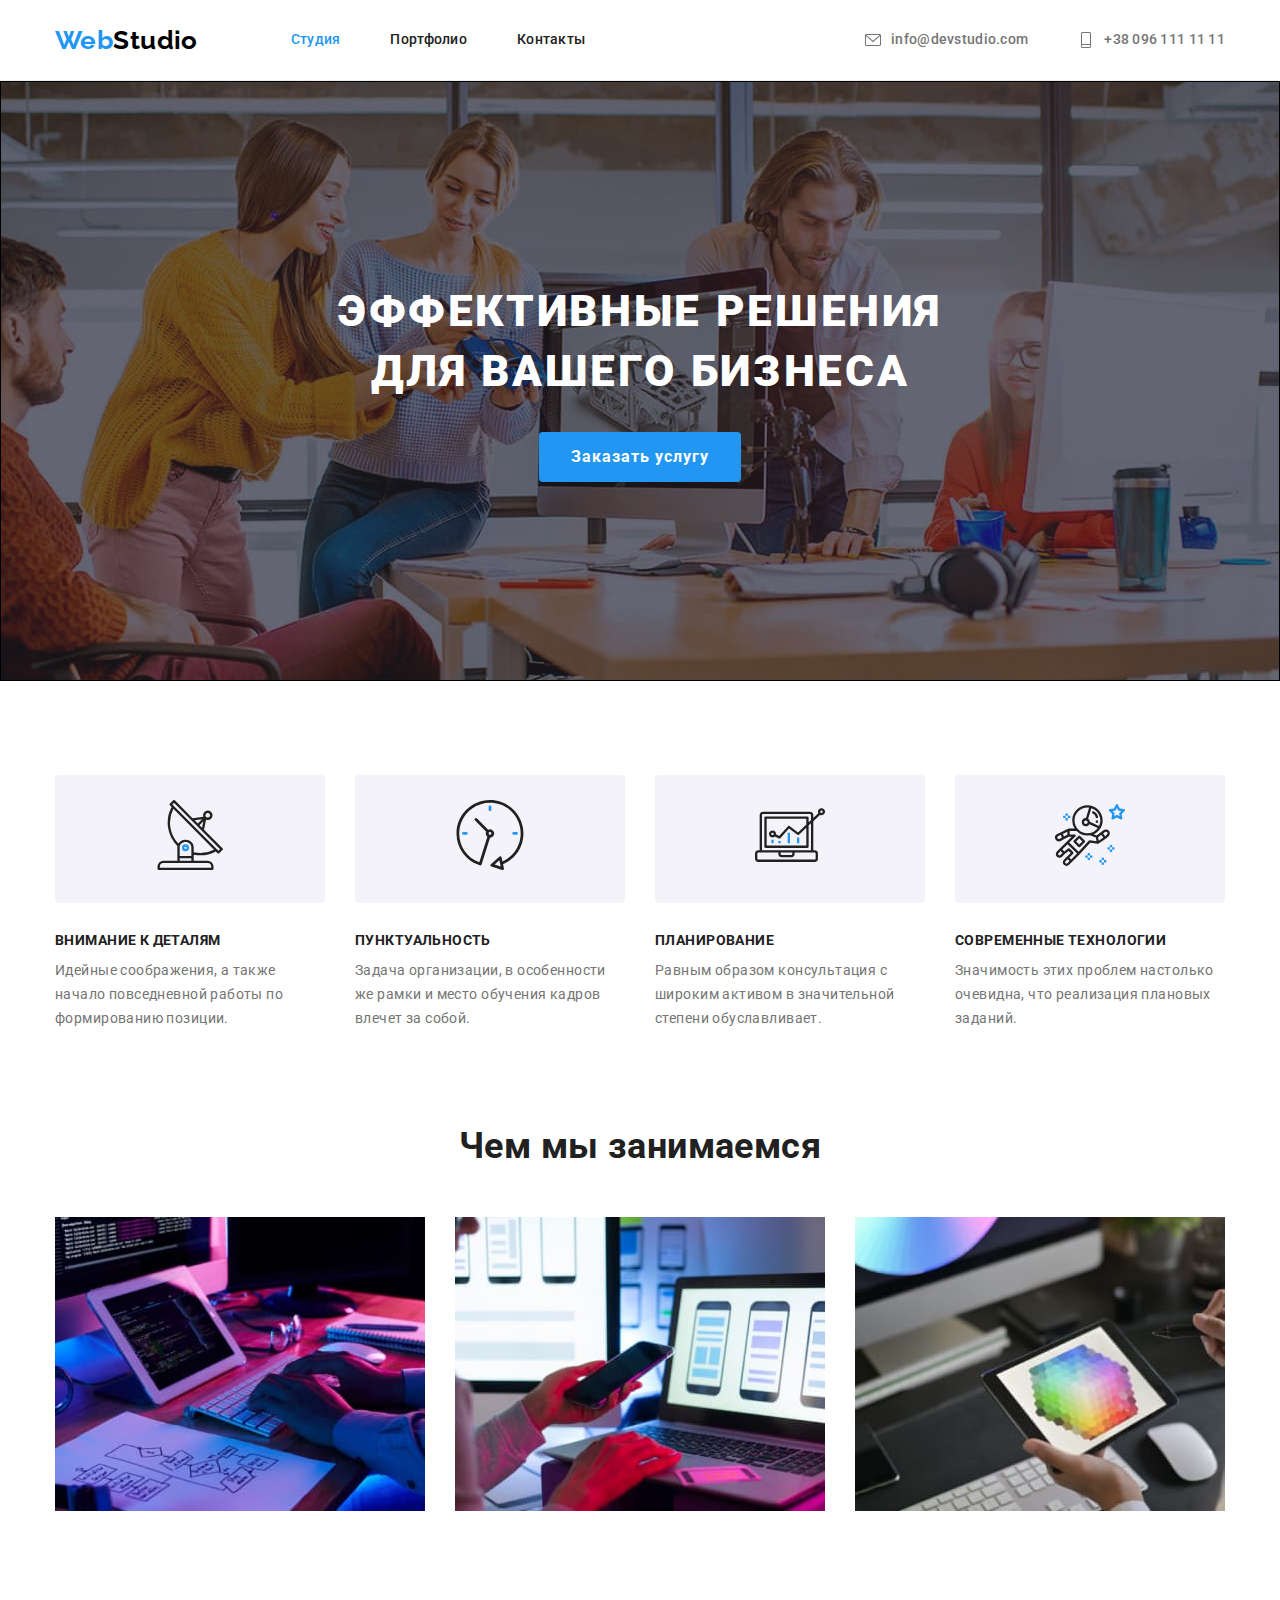
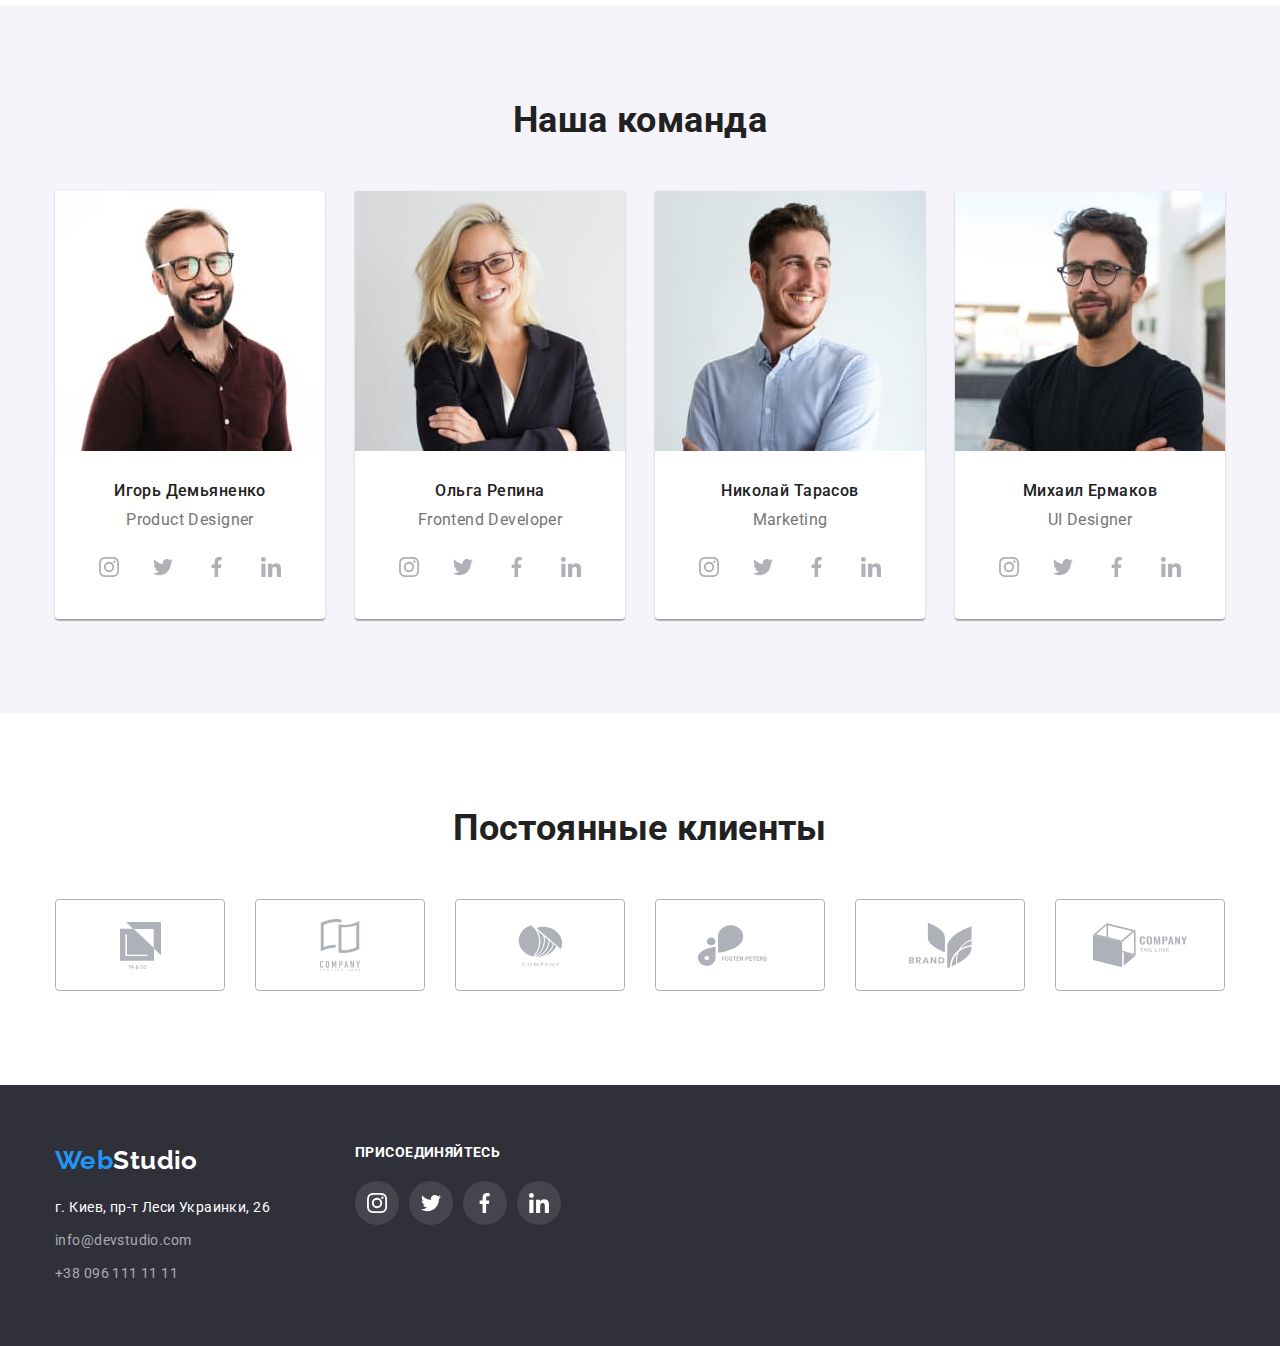
==== index.html @ 23723b18 "Добавляет ДЗ_5" ====
<!DOCTYPE html>
<html lang="ru">
  <head>
    <meta charset="UTF-8" />
    <meta http-equiv="X-UA-Compatible" content="IE=edge" />
    <meta name="viewport" content="width=device-width, initial-scale=1.0" />
    <title>WebStudio</title>
    <link rel="preconnect" href="https://fonts.gstatic.com" />
    <link
      href="https://fonts.googleapis.com/css2?family=Raleway:wght@700&family=Roboto:wght@400;500;700;900&display=swap"
      rel="stylesheet"
    />
    <link
      rel="stylesheet"
      href="https://cdnjs.cloudflare.com/ajax/libs/modern-normalize/1.0.0/modern-normalize.min.css"
    />
    <link rel="stylesheet" href="./css/styles.css" />
  </head>
  <body class="page">
    <header class="line">
      <div class="container flex-cont">
        <nav class="flex-nav">
          <a class="logo list" href="./index.html"
            ><span class="logo-web">Web</span>Studio</a
          >
          <ul class="list flex-nav-item">
            <li class="item">
              <a class="site-nav list activ-menu" href="./index.html">Студия</a>
            </li>
            <li class="item">
              <a class="site-nav list" href="./portfolio.html">Портфолио</a>
            </li>
            <li class="item">
              <a class="site-nav list" href="">Контакты</a>
            </li>
          </ul>
        </nav>
        <ul class="list flex-connect">
          <li class="item">
            <a
              class="site-nav list conect-nav"
              href="mailto:info@devstudio.com"
            >
              <svg class="icon" width="16" height="16">
                <use href="./images/icons.svg#mail"></use>
              </svg>
              info@devstudio.com
            </a>
          </li>
          <li class="item">
            <a class="site-nav list conect-nav" href="tel:+380961111111">
              <svg class="icon" width="16" height="16">
                <use href="./images/icons.svg#tel"></use>
              </svg>
              +38 096 111 11 11
            </a>
          </li>
        </ul>
      </div>
    </header>
    <main>
      <!-- Баннер -->
      <section class="hero">
        <h1 class="banner">
          Эффективные решения <br />
          для вашего бизнеса
        </h1>
        <button class="main-btn activ-btn" type="button">
          Заказать услугу
        </button>
      </section>
      <!-- Особенности -->
      <section class="section">
        <div class="container">
          <h2 class="visually-hidden">Особенности</h2>
          <ul class="list features-flex">
            <li class="item">
              <div class="icon-features">
                <svg width="70" height="70">
                  <use href="./images/icons.svg#group"></use>
                </svg>
              </div>
              <h3 class="features-title">Внимание к деталям</h3>
              <p>
                Идейные соображения, а также начало повседневной работы по
                формированию позиции.
              </p>
            </li>
            <li class="item">
              <div class="icon-features">
                <svg width="70" height="70">
                  <use href="./images/icons.svg#clock"></use>
                </svg>
              </div>
              <h3 class="features-title">Пунктуальность</h3>
              <p>
                Задача организации, в особенности же рамки и место обучения
                кадров влечет за собой.
              </p>
            </li>
            <li class="item">
              <div class="icon-features">
                <svg width="70" height="70">
                  <use href="./images/icons.svg#diagram"></use>
                </svg>
              </div>
              <h3 class="features-title">Планирование</h3>
              <p>
                Равным образом консультация с широким активом в значительной
                степени обуславливает.
              </p>
            </li>
            <li class="item">
              <div class="icon-features">
                <svg width="70" height="70">
                  <use href="./images/icons.svg#astronaut"></use>
                </svg>
              </div>
              <h3 class="features-title">Современные технологии</h3>
              <p>
                Значимость этих проблем настолько очевидна, что реализация
                плановых заданий.
              </p>
            </li>
          </ul>
        </div>
      </section>
      <!-- Чем мы занимаемся -->
      <section class="work">
        <div class="container">
          <h2 class="sect">Чем мы занимаемся</h2>
          <ul class="list sect-img">
            <li>
              <a href="">
                <img
                  src="./images/box1.jpg"
                  alt="програмируем на компьютере"
                  width="370"
                />
              </a>
            </li>
            <li>
              <a href="">
                <img
                  src="./images/box2.jpg"
                  alt="програмируем на телефоне"
                  width="370"
                />
              </a>
            </li>
            <li>
              <a href="">
                <img
                  src="./images/box3.jpg"
                  alt="програмируем на планшете"
                  width="370"
                />
              </a>
            </li>
          </ul>
        </div>
      </section>
      <!-- Наша команда -->
      <section class="command">
        <div class="container">
          <h2 class="sect">Наша команда</h2>
          <ul class="list sect-img">
            <li class="sect-list">
              <img
                class="item"
                src="./images/team-card1.jpg"
                alt="Игорь Демьяненко"
                width="270"
              />
              <div class="team-title">
                <h3 class="team">Игорь Демьяненко</h3>
                <p class="team-prof" lang="en">Product Designer</p>
                <ul class="list icon-flex">
                  <li>
                    <a class="icon-team" href="">
                      <svg class="icon-soc" width="20" height="20">
                        <use href="./images/icons.svg#instagram"></use>
                      </svg>
                    </a>
                  </li>
                  <li>
                    <a class="icon-team" href="">
                      <svg class="icon-soc" width="20" height="20">
                        <use href="./images/icons.svg#twiter"></use>
                      </svg>
                    </a>
                  </li>
                  <li>
                    <a class="icon-team" href="">
                      <svg class="icon-soc" width="20" height="20">
                        <use href="./images/icons.svg#facebook"></use>
                      </svg>
                    </a>
                  </li>
                  <li>
                    <a class="icon-team" href="">
                      <svg class="icon-soc" width="20" height="20">
                        <use href="./images/icons.svg#linkedin"></use>
                      </svg>
                    </a>
                  </li>
                </ul>
              </div>
            </li>
            <li class="sect-list">
              <img
                class="item"
                src="./images/team-card2.jpg"
                alt="Ольга Репина"
                width="270"
              />
              <div class="team-title">
                <h3 class="team">Ольга Репина</h3>
                <p class="team-prof" lang="en">Frontend Developer</p>
                <ul class="list icon-flex">
                  <li>
                    <a class="icon-team" href="">
                      <svg class="icon-soc" width="20" height="20">
                        <use href="./images/icons.svg#instagram"></use>
                      </svg>
                    </a>
                  </li>
                  <li>
                    <a class="icon-team" href="">
                      <svg class="icon-soc" width="20" height="20">
                        <use href="./images/icons.svg#twiter"></use>
                      </svg>
                    </a>
                  </li>
                  <li>
                    <a class="icon-team" href="">
                      <svg class="icon-soc" width="20" height="20">
                        <use href="./images/icons.svg#facebook"></use>
                      </svg>
                    </a>
                  </li>
                  <li>
                    <a class="icon-team" href="">
                      <svg class="icon-soc" width="20" height="20">
                        <use href="./images/icons.svg#linkedin"></use>
                      </svg>
                    </a>
                  </li>
                </ul>
              </div>
            </li>
            <li class="sect-list">
              <img
                class="item"
                src="./images/team-card3.jpg"
                alt="Николай Тарасов"
                width="270"
              />
              <div class="team-title">
                <h3 class="team">Николай Тарасов</h3>
                <p class="team-prof" lang="en">Marketing</p>
                <ul class="list icon-flex">
                  <li>
                    <a class="icon-team" href="">
                      <svg class="icon-soc" width="20" height="20">
                        <use href="./images/icons.svg#instagram"></use>
                      </svg>
                    </a>
                  </li>
                  <li>
                    <a class="icon-team" href="">
                      <svg class="icon-soc" width="20" height="20">
                        <use href="./images/icons.svg#twiter"></use>
                      </svg>
                    </a>
                  </li>
                  <li>
                    <a class="icon-team" href="">
                      <svg class="icon-soc" width="20" height="20">
                        <use href="./images/icons.svg#facebook"></use>
                      </svg>
                    </a>
                  </li>
                  <li>
                    <a class="icon-team" href="">
                      <svg class="icon-soc" width="20" height="20">
                        <use href="./images/icons.svg#linkedin"></use>
                      </svg>
                    </a>
                  </li>
                </ul>
              </div>
            </li>
            <li class="sect-list">
              <img
                class="item"
                src="./images/team-card4.jpg"
                alt="Михаил Ермаков"
                width="270"
              />
              <div class="team-title">
                <h3 class="team">Михаил Ермаков</h3>
                <p class="team-prof" lang="en">UI Designer</p>
                <ul class="list icon-flex">
                  <li>
                    <a class="icon-team" href="">
                      <svg class="icon-soc" width="20" height="20">
                        <use href="./images/icons.svg#instagram"></use>
                      </svg>
                    </a>
                  </li>
                  <li>
                    <a class="icon-team" href="">
                      <svg class="icon-soc" width="20" height="20">
                        <use href="./images/icons.svg#twiter"></use>
                      </svg>
                    </a>
                  </li>
                  <li>
                    <a class="icon-team" href="">
                      <svg class="icon-soc" width="20" height="20">
                        <use href="./images/icons.svg#facebook"></use>
                      </svg>
                    </a>
                  </li>
                  <li>
                    <a class="icon-team" href="">
                      <svg class="icon-soc" width="20" height="20">
                        <use href="./images/icons.svg#linkedin"></use>
                      </svg>
                    </a>
                  </li>
                </ul>
              </div>
            </li>
          </ul>
        </div>
      </section>
      <section class="clients">
        <div class="container">
          <h2 class="sect">Постоянные клиенты</h2>
          <ul class="list icon-flex">
            <li>
              <a class="list clients-box" href="">
                <svg class="icon-client" width="47" height="47">
                  <use href="./images/icons.svg#yaco"></use>
                </svg>
              </a>
            </li>
            <li>
              <a class="clients-box" href="">
                <svg class="icon-client" width="52" height="52">
                  <use href="./images/icons.svg#taglinehere"></use>
                </svg>
              </a>
            </li>
            <li>
              <a class="clients-box" href="">
                <svg class="icon-client" width="45" height="45">
                  <use href="./images/icons.svg#company"></use>
                </svg>
              </a>
            </li>
            <li>
              <a class="clients-box" href="">
                <svg class="icon-client" width="85" height="85">
                  <use href="./images/icons.svg#foster"></use>
                </svg>
              </a>
            </li>
            <li>
              <a class="clients-box" href="">
                <svg class="icon-client" width="63" height="63">
                  <use href="./images/icons.svg#brand"></use>
                </svg>
              </a>
            </li>
            <li>
              <a class="clients-box" href="">
                <svg class="icon-client" width="94" height="94">
                  <use href="./images/icons.svg#tagline"></use>
                </svg>
              </a>
            </li>
          </ul>
        </div>
      </section>
    </main>
    <footer>
      <!-- Адрес -->
      <div class="container">
        <ul class="list footer-flex">
          <li class="footer-box">
            <h2 class="visually-hidden">Контакты</h2>
            <a class="logo foot-logo list" href="./index.html"
              ><span class="logo-web">Web</span>Studio</a
            >
            <address>
              <p class="foot-adr">г. Киев, пр-т Леси Украинки, 26</p>
              <a class="mail-tel list mail" href="mailto:info@devstudio.com"
                >info@devstudio.com</a
              ><br />
              <a class="mail-tel list" href="tel:+380961111111"
                >+38 096 111 11 11</a
              >
            </address>
          </li>
          <li class="footer-box">
            <div>
              <h2 class="join">ПРИСОЕДИНЯЙТЕСЬ</h2>
              <ul class="list icon-join-flex">
                <li class="item">
                  <a class="icon-team" href="">
                    <svg class="icon-join" width="20" height="20">
                      <use href="./images/icons.svg#instagram"></use>
                    </svg>
                  </a>
                </li>
                <li class="item">
                  <a class="icon-team" href="">
                    <svg class="icon-join" width="20" height="20">
                      <use href="./images/icons.svg#twiter"></use>
                    </svg>
                  </a>
                </li>
                <li class="item">
                  <a class="icon-team" href="">
                    <svg class="icon-join" width="20" height="20">
                      <use href="./images/icons.svg#facebook"></use>
                    </svg>
                  </a>
                </li>
                <li class="item">
                  <a class="icon-team" href="">
                    <svg class="icon-join" width="20" height="20">
                      <use href="./images/icons.svg#linkedin"></use>
                    </svg>
                  </a>
                </li>
              </ul>
            </div>
          </li>
        </ul>
      </div>
    </footer>
  </body>
</html>
---- css/styles.css ----
:root {
  --main-color: #2196f3;
  --main-family: Roboto, sans-serif;
  --main-text-color: #757575;
  --title-color: #212121;
  --blacklogo-color: #000;
  --white-title-color: #fff;
  --icon-color: #afb1b8;
}

html {
  box-sizing: border-box;
}

*,
*::before,
*::after {
  box-sizing: inherit;
}

h1,
h2,
h3 {
  margin-top: 0;
  margin-bottom: 0;
}

.container {
  width: 1200px;
  padding-left: 15px;
  padding-right: 15px;
  margin-left: auto;
  margin-right: auto;
}

.visually-hidden {
  position: absolute;
  clip: rect(0 0 0 0);
  width: 1px;
  height: 1px;
  margin: -1px;
}

/* Общий стиль */
.page {
  font-family: var(--main-family);
  font-weight: 400;
  font-size: 14px;
  line-height: 1.71;
  letter-spacing: 0.03em;
  color: var(--main-text-color);
}

.list {
  margin: 0;
  padding: 0;

  list-style: none;
  text-decoration: none;
}

.list p {
  margin-top: 0;
  margin-bottom: 0;
}

.section {
  padding-top: 94px;
  padding-bottom: 94px;
}

/* Логотип */
.logo,
.logo:focus {
  display: inline-block;

  font-family: Raleway, sans-serif;
  font-weight: 700;
  font-size: 26px;
  line-height: 1.19;
  color: var(--blacklogo-color);
}

.logo-web {
  color: var(--main-color);
}

.line {
  border-bottom: 1px solid #ececec;
}

/* Навигация */
.flex-cont {
  display: flex;
  justify-content: space-between;
  align-items: center;
}

.flex-nav {
  display: flex;
  align-items: center;
}

.flex-nav-item {
  display: flex;
  margin-left: 93px;
}

.flex-nav-item .item:not(:last-child) {
  margin-right: 50px;
}
.site-nav {
  display: block;
  padding-top: 32px;
  padding-bottom: 32px;

  font-weight: 500;
  line-height: 1.14;
  letter-spacing: 0.02em;
  color: var(--title-color);
}

.activ-menu {
  color: var(--main-color);
}

.site-nav:hover,
.site-nav:focus {
  color: var(--main-color);
}

.flex-connect {
  display: flex;
}

.flex-connect .item:not(:last-child) {
  margin-right: 50px;
}

.conect-nav {
  display: flex;
  align-items: center;
  color: var(--main-text-color);
}

.icon {
  margin-right: 10px;
  fill: currentColor;
}

/* Баннер */
.hero {
  padding-top: 200px;
  padding-bottom: 200px;

  background: rgba(47, 48, 58, 0.1);
  border: 1px solid #000000;
  box-sizing: border-box;

  max-width: 1600px;
  height: 600px;
  margin-left: auto;
  margin-right: auto;
  background-color: #2f303a;
  background-image: linear-gradient(
      rgba(47, 48, 58, 0.4),
      rgba(47, 48, 58, 0.4)
    ),
    url('../images/hero.jpg');
  background-repeat: no-repeat;
  background-position: center;
  text-align: center;
}

.banner {
  margin-bottom: 30px;

  font-weight: 900;
  font-size: 44px;
  line-height: 1.36;
  letter-spacing: 0.06em;
  text-transform: uppercase;
  color: var(--white-title-color);
}

.main-btn {
  padding: 10px 32px;
  border-radius: 4px;
  border: none;

  font-family: var(--main-family);
  font-weight: 700;
  font-size: 16px;
  line-height: 1.87;
  letter-spacing: 0.06em;
  color: var(--white-title-color);
  background-color: var(--main-color);

  cursor: pointer;
}

.activ-btn:hover,
.activ-btn:focus {
  color: var(--white-title-color);
  background: var(--main-color);
}

/* Особенности */
.features-flex {
  display: flex;
  justify-content: space-between;
}

.features-flex .item {
  width: 270px;
}

.features-title {
  margin-bottom: 10px;

  font-size: 14px;
  line-height: 1.14;
  text-transform: uppercase;
  color: var(--title-color);
}

.icon-features {
  background-color: #f4f3f9;
  border-radius: 4px;
  padding: 25px 100px;
  margin-bottom: 30px;
}

/* Чем мы занимаемся */
.work {
  padding-bottom: 94px;
}
.sect {
  margin-bottom: 50px;

  font-size: 36px;
  line-height: 1.17;
  text-align: center;
  color: var(--title-color);
}
.sect-img {
  display: flex;
  flex-wrap: wrap;
  justify-content: space-between;
}

.sect-img img {
  display: block;
}

/* Наша команда */
.command {
  background-color: #f5f4fa;
  padding-top: 94px;
  padding-bottom: 94px;
}

.team-title {
  padding: 30px 32px;
  background-color: var(--white-title-color);
  border-radius: 0px 0px 4px 4px;
}

.team {
  margin-bottom: 10px;

  font-weight: 500;
  font-size: 16px;
  line-height: 1.19;
  color: var(--title-color);
  text-align: center;
}

.sect-list {
  flex-basis: calc((100% - 4 * 30px) / 4);
  box-shadow: 0px 1px 3px rgba(0, 0, 0, 0.12), 0px 1px 1px rgba(0, 0, 0, 0.14),
    0px 2px 1px rgba(0, 0, 0, 0.2);
  border-radius: 0px 0px 4px 4px;
}

.team-title .team-prof {
  margin-bottom: 16px;

  font-size: 16px;
  line-height: 1.19;
  color: var(--main-text-color);
  text-align: center;
}

.icon-team {
  display: flex;
  justify-content: center;
  align-items: center;
  height: 44px;
  width: 44px;
}

.icon-team:hover,
.icon-team:focus {
  background-color: var(--main-color);
  border-radius: 50%;
}

.icon-team:hover .icon-soc,
.icon-team:focus .icon-soc {
  fill: var(--white-title-color);
}

.icon-soc {
  fill: var(--icon-color);
}

.icon-flex {
  display: flex;
  justify-content: space-between;
}

/* Постоянные клиенты */
.clients {
  padding-top: 94px;
  padding-bottom: 94px;
}

.clients-box {
  display: flex;
  align-items: center;
  justify-content: center;
  height: 92px;
  width: 170px;
  border: 1px solid var(--icon-color);
  box-sizing: border-box;
  border-radius: 4px;
}

.clients-box:hover,
.clients-box:focus {
  border-color: var(--main-color);
}

.icon-client {
  fill: var(--icon-color);
}

.clients-box:hover .icon-client,
.clients-box:focus .icon-client {
  fill: var(--main-color);
}

/* Адрес */
.footer-flex {
  display: flex;
}

.footer-box {
  width: 270px;
}

.footer-box:not(:last-child) {
  margin-right: 30px;
}

.foot-logo,
.foot-logo:focus {
  margin-bottom: 20px;

  color: var(--white-title-color);
}

.mail-tel {
  display: inline-block;

  font-style: normal;
  color: rgba(255, 255, 255, 0.6);
}

.mail-tel:hover,
.mail-tel:focus {
  color: var(--main-color);
}

.mail {
  margin-bottom: 9px;
}

footer {
  padding-top: 60px;
  padding-bottom: 60px;

  background-color: #2f303a;
}

.footer-box .foot-adr {
  margin-top: 0;
  margin-bottom: 9px;

  font-style: normal;
  color: var(--white-title-color);
}
/* Присоединяйтесь */
.join {
  font-size: 14px;
  line-height: 1.14;
  color: var(--white-title-color);
  margin-bottom: 20px;
}

.icon-join-flex {
  display: flex;
  color: var(--white-title-color);
}

.icon-join-flex .icon-team {
  background-color: rgba(255, 255, 255, 0.1);
  border-radius: 50%;
}

.item .icon-team:hover,
.item .icon-team:focus {
  background-color: var(--main-color);
}

.icon-join {
  fill: var(--white-title-color);
}

.icon-join-flex .item:not(:last-child) {
  margin-right: 10px;
}

/* -------------------------------------------------------------- */
/* Портфолио фильтр */
.port-flex {
  display: flex;
  justify-content: center;
}

.port-flex .item:not(:last-child) {
  margin-right: 8px;
}

.port-nav {
  margin-bottom: 50px;
}

.port-btn {
  padding: 6px 22px;
  border-radius: 4px;
  border: none;

  font-family: var(--main-family);
  font-weight: 500;
  font-size: 16px;
  line-height: 1.62;
  color: var(--title-color);
  background-color: #f5f4fa;

  cursor: pointer;
}

.port-btn:hover,
.port-btn:focus {
  color: var(--white-title-color);
  background: var(--main-color);

  box-shadow: 0px 3px 1px rgba(0, 0, 0, 0.1), 0px 1px 2px rgba(0, 0, 0, 0.08),
    0px 2px 2px rgba(0, 0, 0, 0.12);
  border-radius: 4px;
}

/* Портфолио услуги*/
.portf-cont {
  margin: -15px;
}

.port-img {
  display: flex;
  flex-wrap: wrap;
}

.services {
  margin-bottom: 4px;

  font-size: 18px;
  line-height: 2;
  letter-spacing: 0.06em;
  color: var(--title-color);
}

.serv-text {
  font-size: 16px;
  line-height: 1.87;
  color: var(--main-text-color);
}

.port-list {
  display: block;
}

.port .item {
  flex-basis: calc((100% - 3 * 30px) / 3);
  margin: 15px;
}

.port .item:hover,
.port .item:focus {
  box-shadow: 0px 1px 1px rgba(0, 0, 0, 0.12), 0px 4px 4px rgba(0, 0, 0, 0.06),
    1px 4px 6px rgba(0, 0, 0, 0.16);
}

.line-portf {
  padding: 20px 24px;

  border-left: 1px solid #eeeeee;
  border-bottom: 1px solid #eeeeee;
  border-right: 1px solid #eeeeee;
}
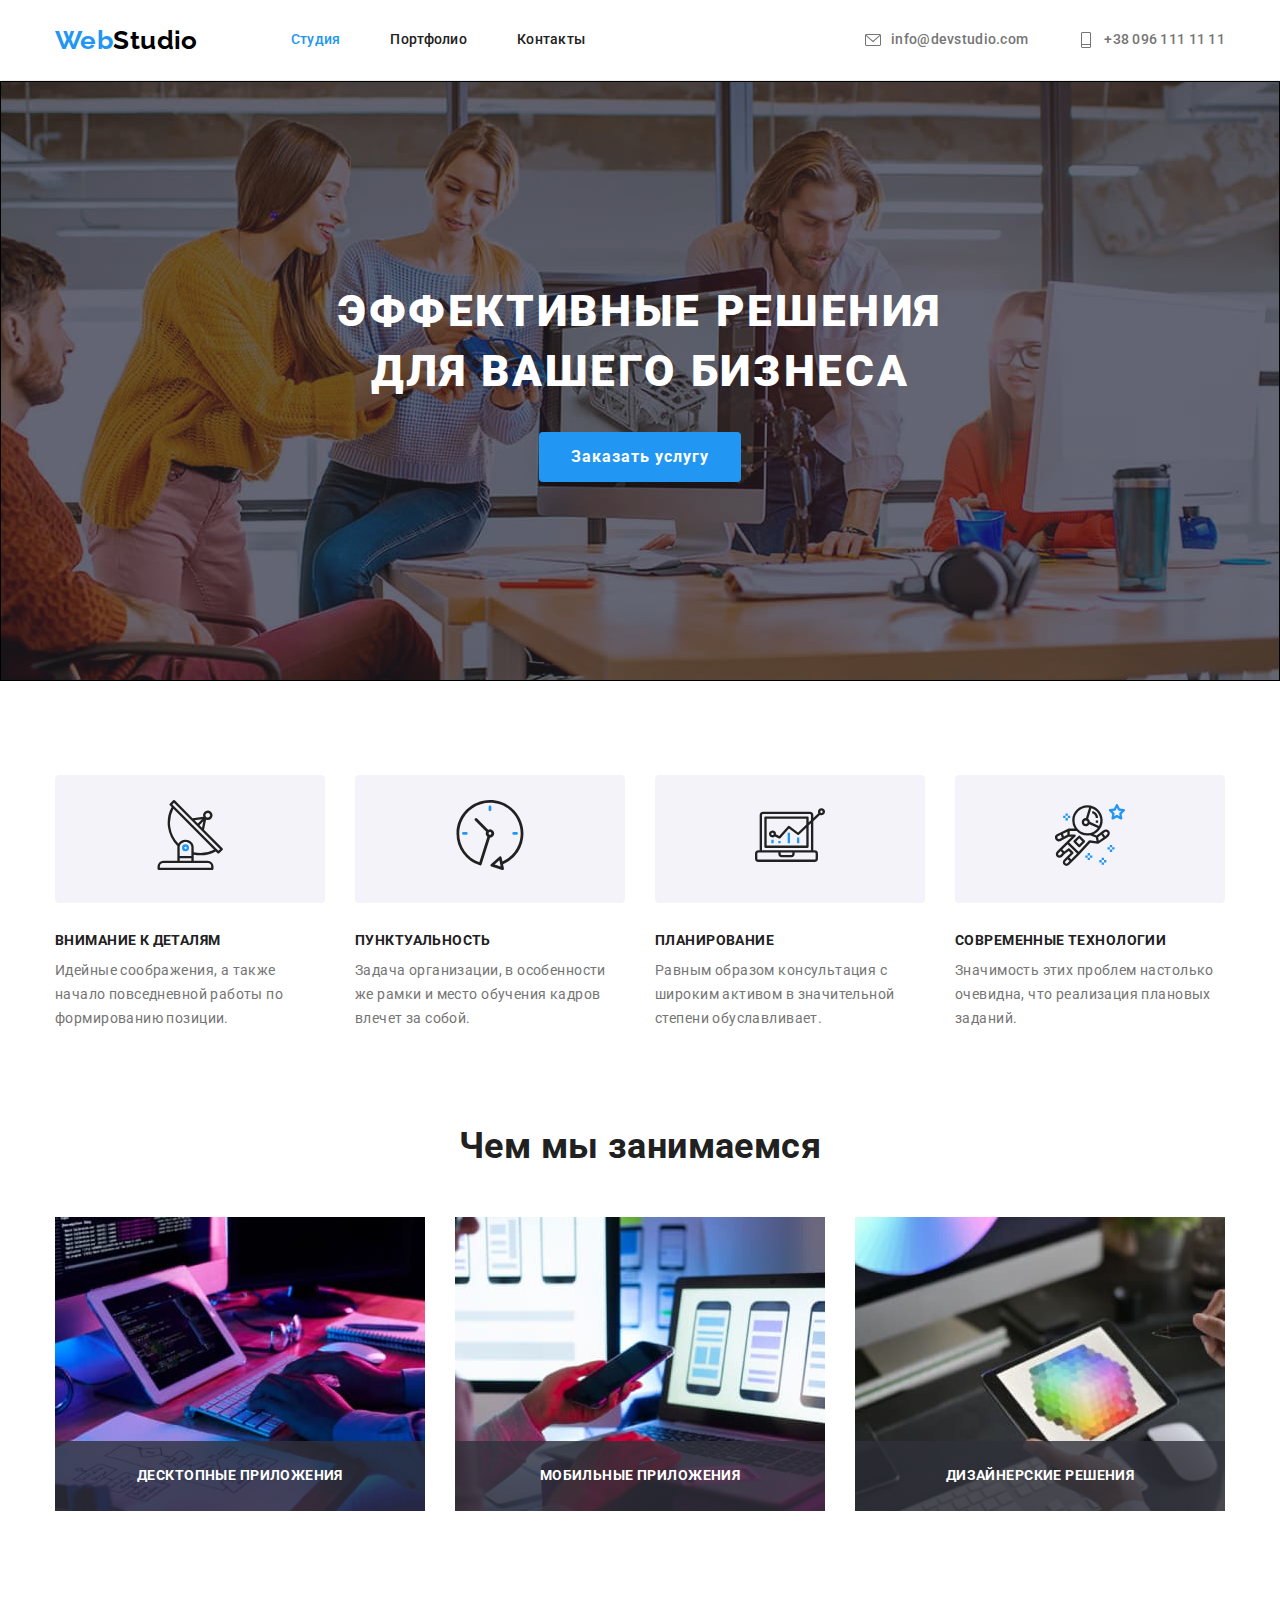
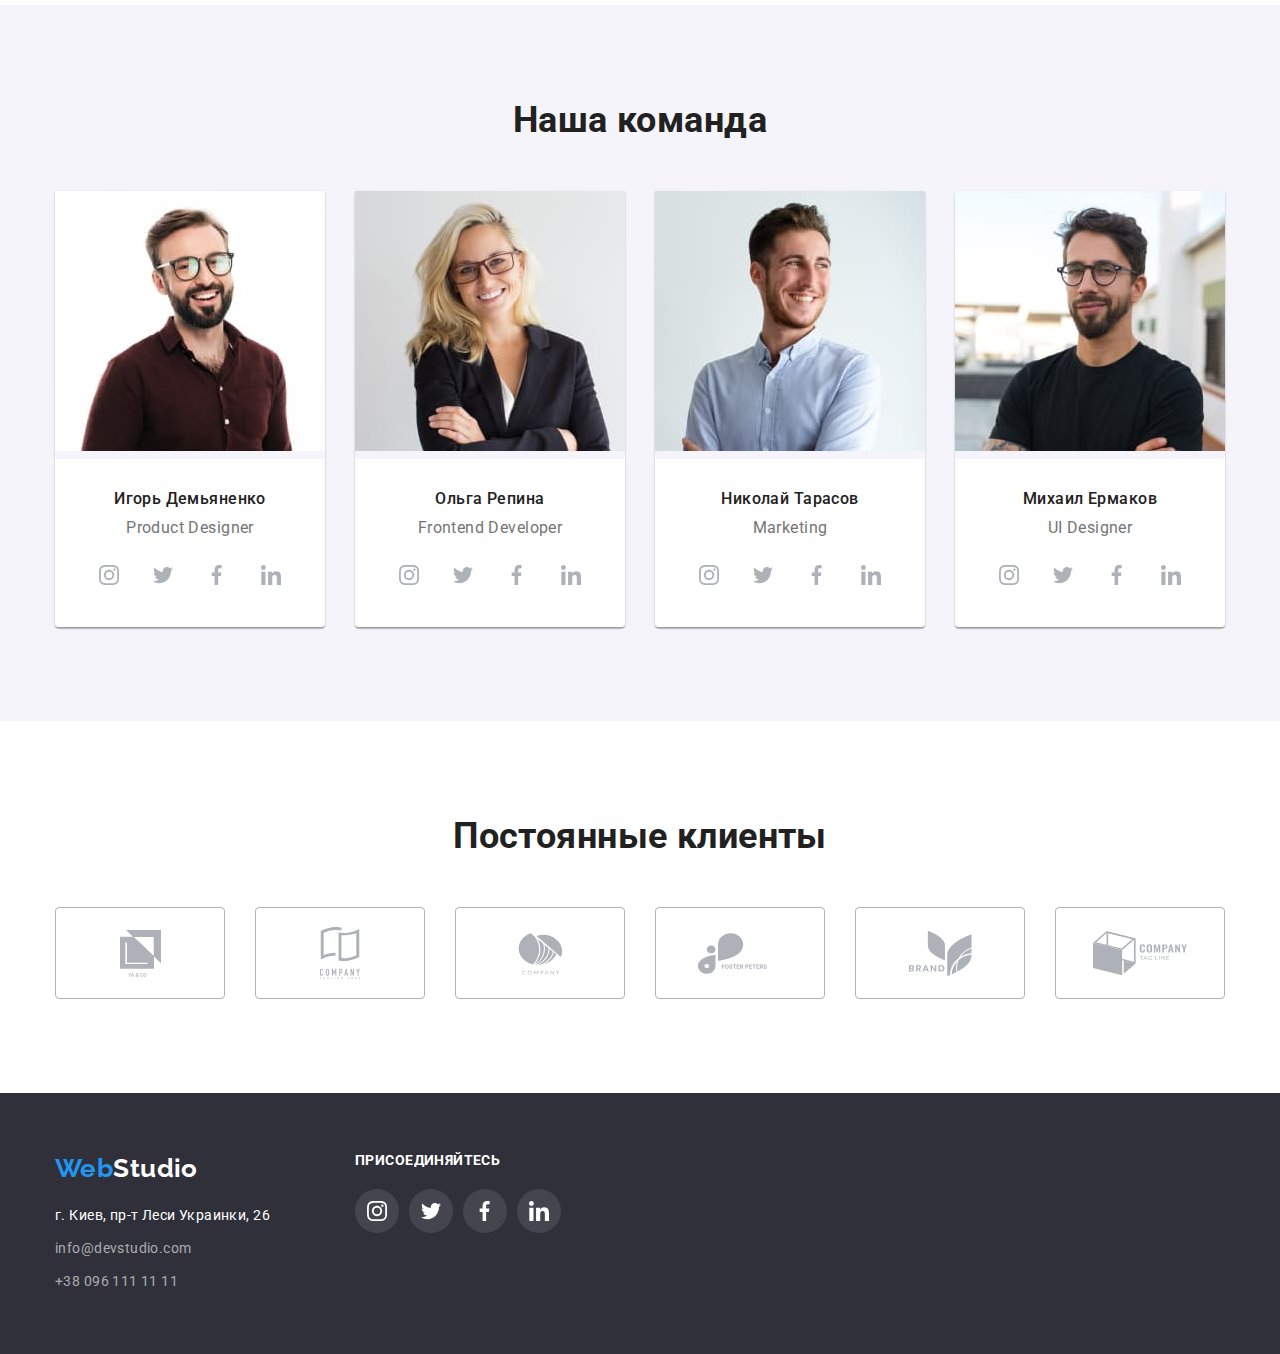
==== commit f8e78b31: "Добавляет overley на картинки" ====
--- a/index.html
+++ b/index.html
@@ -65,9 +65,7 @@
           Эффективные решения <br />
           для вашего бизнеса
         </h1>
-        <button class="main-btn activ-btn" type="button">
-          Заказать услугу
-        </button>
+        <button class="main-btn" type="button">Заказать услугу</button>
       </section>
       <!-- Особенности -->
       <section class="section">
@@ -130,32 +128,32 @@
         <div class="container">
           <h2 class="sect">Чем мы занимаемся</h2>
           <ul class="list sect-img">
-            <li>
-              <a href="">
-                <img
-                  src="./images/box1.jpg"
-                  alt="програмируем на компьютере"
-                  width="370"
-                />
-              </a>
-            </li>
-            <li>
-              <a href="">
-                <img
-                  src="./images/box2.jpg"
-                  alt="програмируем на телефоне"
-                  width="370"
-                />
-              </a>
-            </li>
-            <li>
-              <a href="">
-                <img
-                  src="./images/box3.jpg"
-                  alt="програмируем на планшете"
-                  width="370"
-                />
-              </a>
+            <li class="work-overley">
+              <img
+                class="work-img"
+                src="./images/box1.jpg"
+                alt="програмируем на компьютере"
+                width="370"
+              />
+              <p class="img-title">Десктопные приложения</p>
+            </li>
+            <li class="work-overley">
+              <img
+                class="work-img"
+                src="./images/box2.jpg"
+                alt="програмируем на телефоне"
+                width="370"
+              />
+              <p class="img-title">Мобильные приложения</p>
+            </li>
+            <li class="work-overley">
+              <img
+                class="work-img"
+                src="./images/box3.jpg"
+                alt="програмируем на планшете"
+                width="370"
+              />
+              <p class="img-title">Дизайнерские решения</p>
             </li>
           </ul>
         </div>
--- a/css/styles.css
+++ b/css/styles.css
@@ -118,6 +118,8 @@
   line-height: 1.14;
   letter-spacing: 0.02em;
   color: var(--title-color);
+
+  transition: color 250ms cubic-bezier(0.4, 0, 0.2, 1);
 }
 
 .activ-menu {
@@ -199,12 +201,6 @@
   cursor: pointer;
 }
 
-.activ-btn:hover,
-.activ-btn:focus {
-  color: var(--white-title-color);
-  background: var(--main-color);
-}
-
 /* Особенности */
 .features-flex {
   display: flex;
@@ -235,6 +231,7 @@
 .work {
   padding-bottom: 94px;
 }
+
 .sect {
   margin-bottom: 50px;
 
@@ -243,14 +240,40 @@
   text-align: center;
   color: var(--title-color);
 }
+
 .sect-img {
   display: flex;
   flex-wrap: wrap;
   justify-content: space-between;
 }
 
-.sect-img img {
+.work-img {
   display: block;
+}
+
+.work-overley {
+  position: relative;
+}
+
+.img-title {
+  position: absolute;
+  height: 70px;
+  width: 100%;
+  bottom: 0;
+  left: 0;
+  background-image: linear-gradient(
+    rgba(47, 48, 58, 0.8),
+    rgba(47, 48, 58, 0.8)
+  );
+
+  display: flex;
+  align-items: center;
+  justify-content: center;
+  font-weight: 700;
+  line-height: 1.14;
+  text-align: center;
+  text-transform: uppercase;
+  color: var(--white-title-color);
 }
 
 /* Наша команда */
@@ -298,21 +321,27 @@
   align-items: center;
   height: 44px;
   width: 44px;
+
+  background-color: transparent;
+  border-radius: 50%;
+
+  transition: background-color 250ms cubic-bezier(0.4, 0, 0.2, 1);
 }
 
 .icon-team:hover,
 .icon-team:focus {
   background-color: var(--main-color);
-  border-radius: 50%;
+}
+
+.icon-soc {
+  fill: var(--icon-color);
+
+  transition: fill 250ms cubic-bezier(0.4, 0, 0.2, 1);
 }
 
 .icon-team:hover .icon-soc,
 .icon-team:focus .icon-soc {
   fill: var(--white-title-color);
-}
-
-.icon-soc {
-  fill: var(--icon-color);
 }
 
 .icon-flex {
@@ -332,9 +361,12 @@
   justify-content: center;
   height: 92px;
   width: 170px;
-  border: 1px solid var(--icon-color);
+  border: 1px solid;
+  border-color: var(--icon-color);
   box-sizing: border-box;
   border-radius: 4px;
+
+  transition: border-color 250ms cubic-bezier(0.4, 0, 0.2, 1);
 }
 
 .clients-box:hover,
@@ -344,6 +376,8 @@
 
 .icon-client {
   fill: var(--icon-color);
+
+  transition: fill 250ms cubic-bezier(0.4, 0, 0.2, 1);
 }
 
 .clients-box:hover .icon-client,
@@ -376,6 +410,8 @@
 
   font-style: normal;
   color: rgba(255, 255, 255, 0.6);
+
+  transition: color 250ms cubic-bezier(0.4, 0, 0.2, 1);
 }
 
 .mail-tel:hover,
@@ -460,16 +496,18 @@
   background-color: #f5f4fa;
 
   cursor: pointer;
+  transition: background-color 250ms cubic-bezier(0.4, 0, 0.2, 1),
+    color 250ms cubic-bezier(0.4, 0, 0.2, 1),
+    box-shadow 250ms cubic-bezier(0.4, 0, 0.2, 1);
 }
 
 .port-btn:hover,
 .port-btn:focus {
   color: var(--white-title-color);
-  background: var(--main-color);
+  background-color: var(--main-color);
 
   box-shadow: 0px 3px 1px rgba(0, 0, 0, 0.1), 0px 1px 2px rgba(0, 0, 0, 0.08),
     0px 2px 2px rgba(0, 0, 0, 0.12);
-  border-radius: 4px;
 }
 
 /* Портфолио услуги*/
@@ -504,6 +542,8 @@
 .port .item {
   flex-basis: calc((100% - 3 * 30px) / 3);
   margin: 15px;
+
+  transition: box-shadow 250ms cubic-bezier(0.4, 0, 0.2, 1);
 }
 
 .port .item:hover,
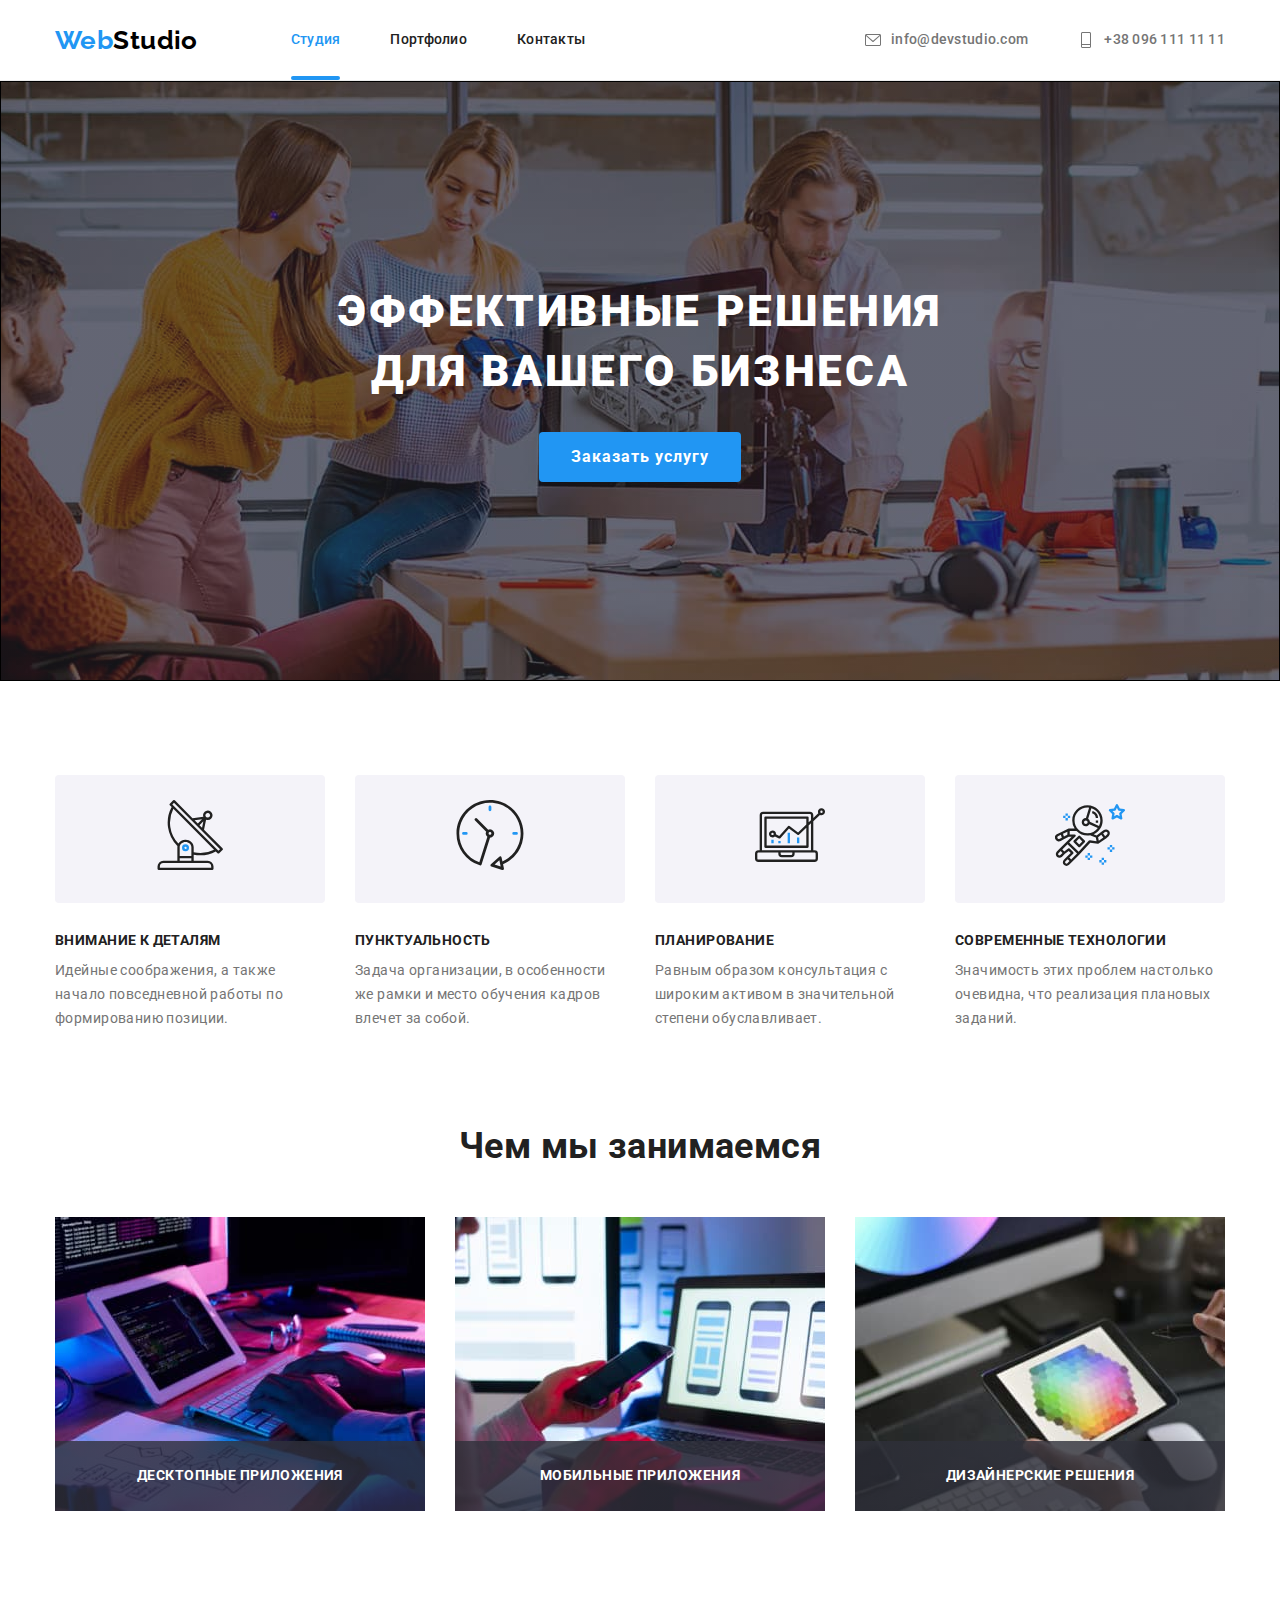
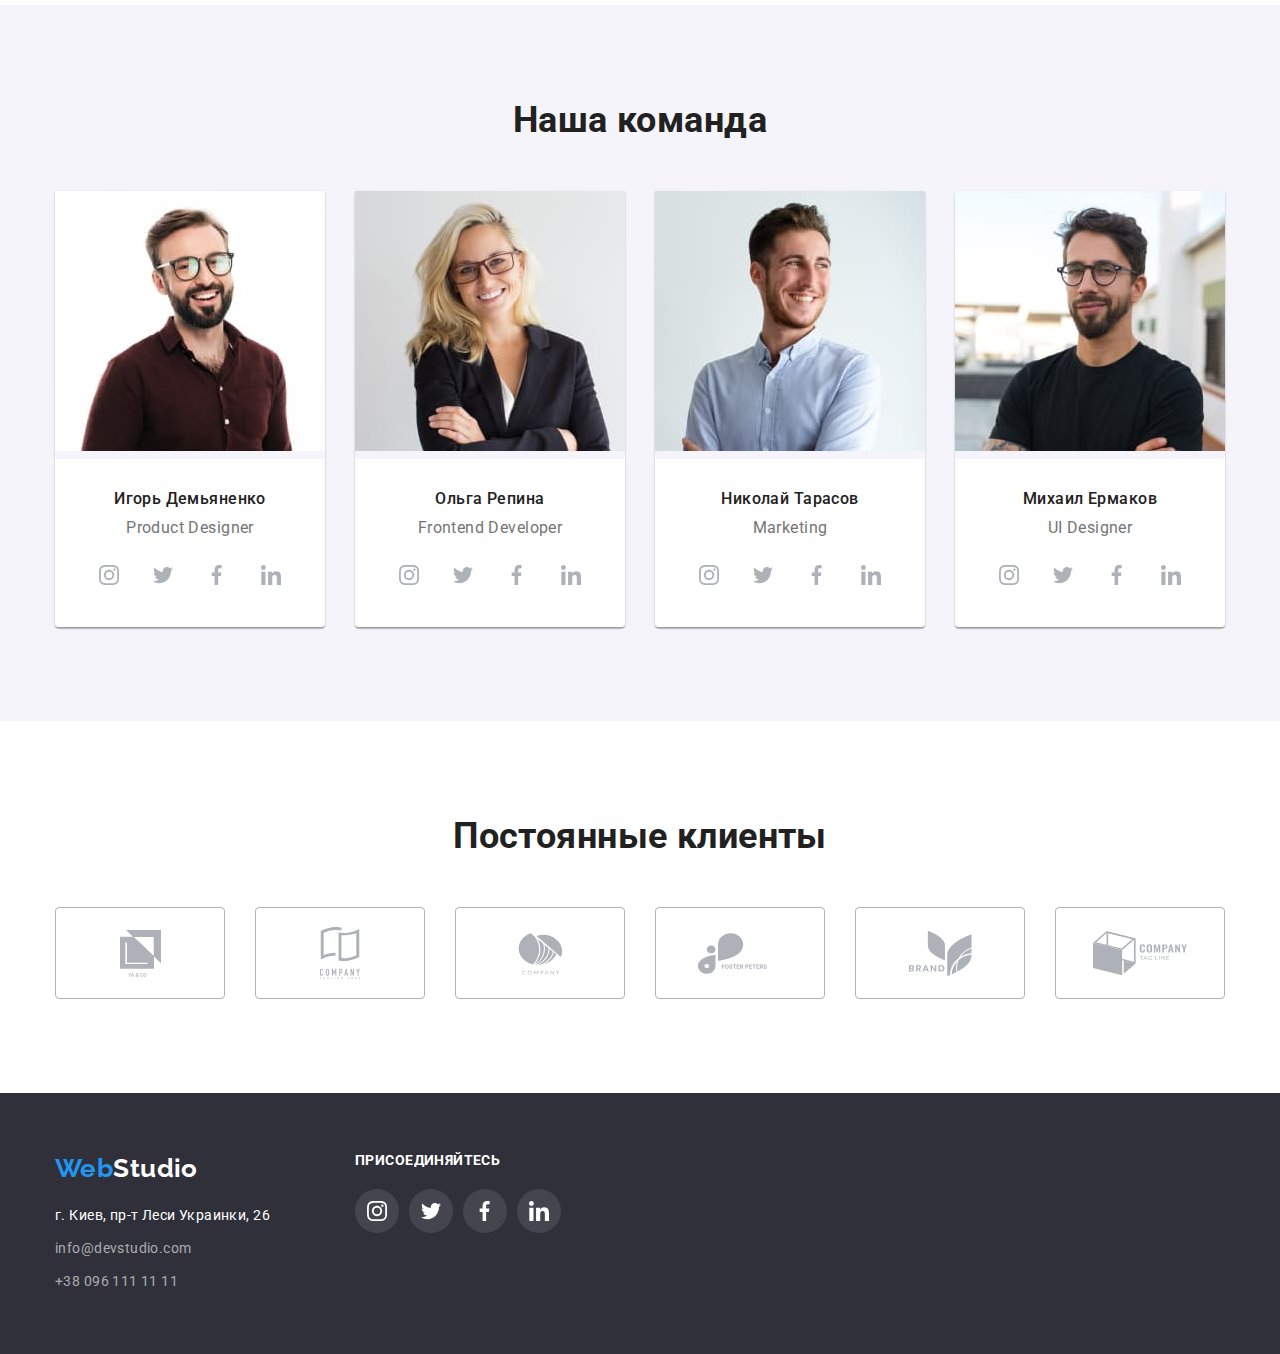
==== commit 726a74da: "Добавляет transform в портфолио" ====
--- a/index.html
+++ b/index.html
@@ -25,7 +25,11 @@
           >
           <ul class="list flex-nav-item">
             <li class="item">
-              <a class="site-nav list activ-menu" href="./index.html">Студия</a>
+              <div class="item-activ">
+                <a class="site-nav list activ-menu" href="./index.html"
+                  >Студия</a
+                >
+              </div>
             </li>
             <li class="item">
               <a class="site-nav list" href="./portfolio.html">Портфолио</a>
--- a/css/styles.css
+++ b/css/styles.css
@@ -124,6 +124,21 @@
 
 .activ-menu {
   color: var(--main-color);
+}
+
+.item-activ {
+  position: relative;
+}
+
+.activ-menu::after {
+  position: absolute;
+  content: '';
+  height: 4px;
+  width: 100%;
+  bottom: 0;
+  left: 0;
+  background-color: var(--main-color);
+  border-radius: 2px;
 }
 
 .site-nav:hover,
@@ -552,6 +567,38 @@
     1px 4px 6px rgba(0, 0, 0, 0.16);
 }
 
+.item-overley {
+  position: relative;
+  overflow: hidden;
+}
+
+.title-overley {
+  position: absolute;
+  height: 100%;
+  width: 100%;
+  top: 100%;
+  left: 0;
+  background-image: linear-gradient(
+    rgba(33, 150, 243, 0.9),
+    rgba(33, 150, 243, 0.9)
+  );
+
+  display: flex;
+  align-items: center;
+  padding: 24px;
+
+  font-size: 18px;
+  line-height: 1.56;
+  color: var(--white-title-color);
+
+  transform: translateY(0);
+  transition: transform 250ms cubic-bezier(0.4, 0, 0.2, 1);
+}
+
+.port .item:hover .title-overley {
+  transform: translateY(-100%);
+}
+
 .line-portf {
   padding: 20px 24px;
 
